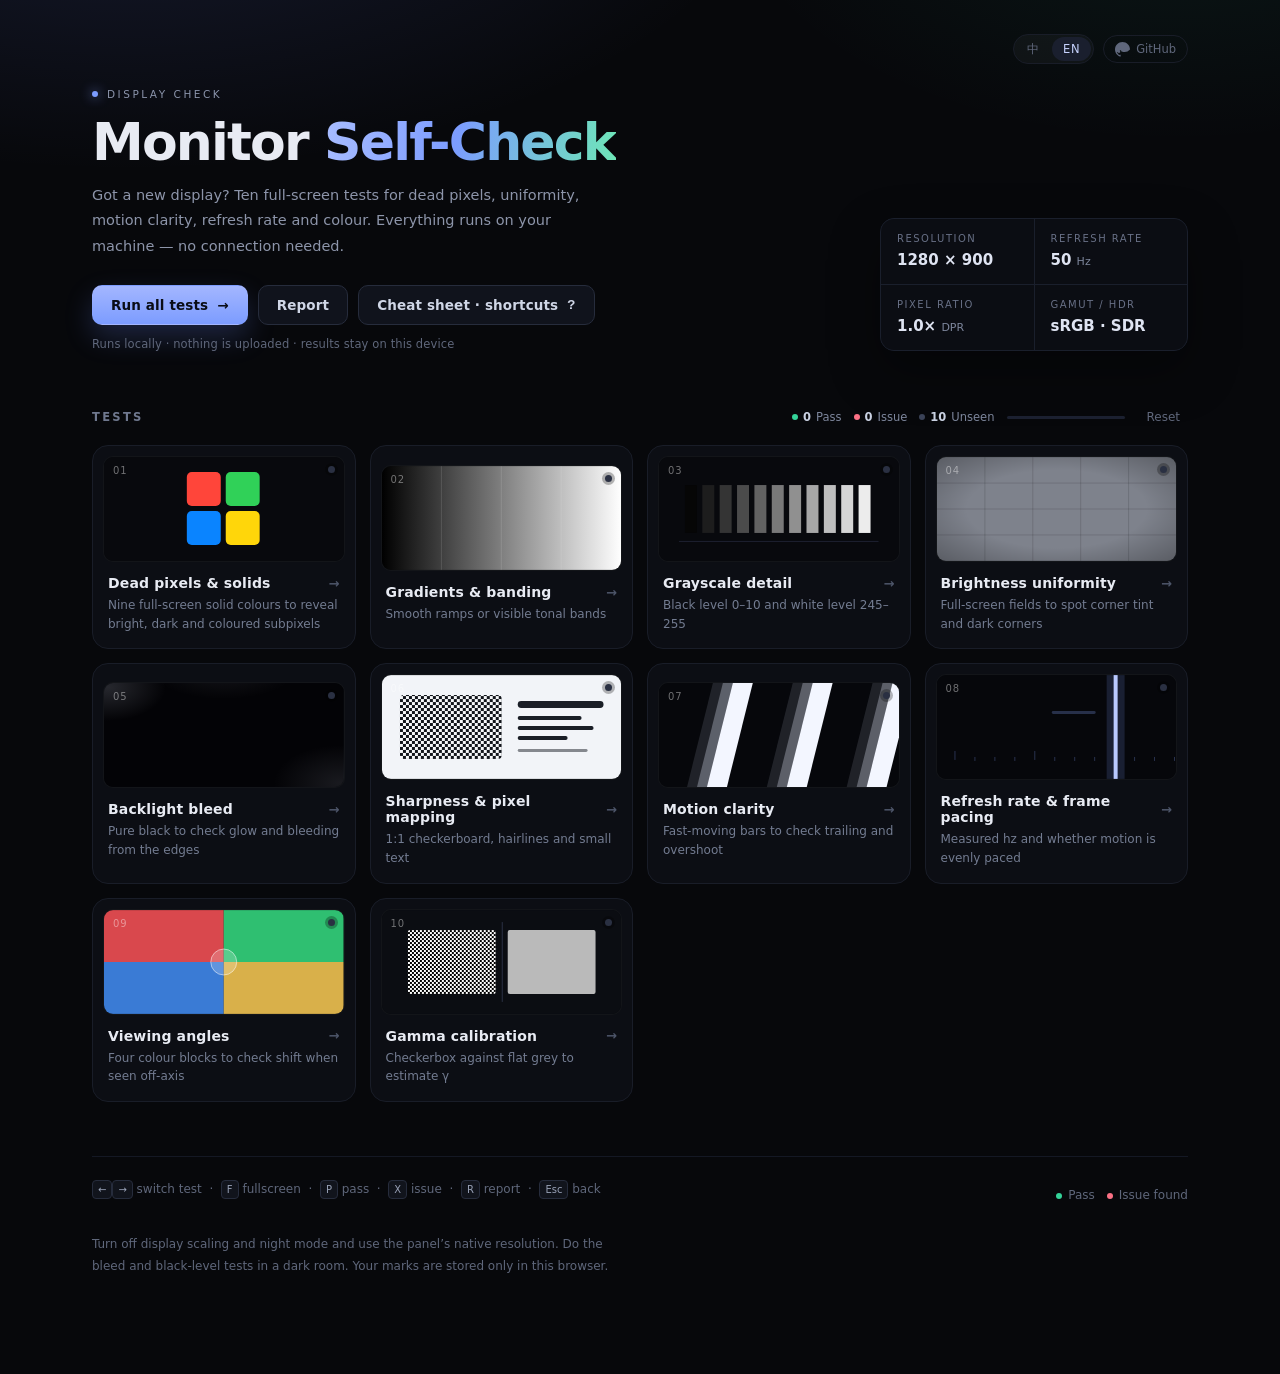
==== index.html @ 1e983629 "Initial release: 10-test display checker with zh-CN / en UI - Ten full-screen tests: dead pixels, ba" ====
<!doctype html>
<html lang="zh-CN">
<head>
<meta charset="utf-8">
<meta name="viewport" content="width=device-width, initial-scale=1">
<meta name="color-scheme" content="dark">
<meta name="theme-color" content="#07080b">
<link rel="icon" href="data:image/svg+xml,%3Csvg xmlns='http://www.w3.org/2000/svg' viewBox='0 0 32 32'%3E%3Crect width='32' height='32' rx='8' fill='%230a0c12'/%3E%3Crect x='7' y='7' width='8' height='8' rx='2' fill='%237c9cff'/%3E%3Crect x='17' y='7' width='8' height='8' rx='2' fill='%236ee7b7'/%3E%3Crect x='7' y='17' width='8' height='8' rx='2' fill='%23ffd60a'/%3E%3Crect x='17' y='17' width='8' height='8' rx='2' fill='%23ff453a'/%3E%3C/svg%3E">
<meta name="description" content="10 项全屏显示器检测：坏点、色阶、灰阶、均匀性、漏光、锐度、拖影、刷新率、可视角度与伽马。本地运行，无需联网。" data-i18n-attr="content:app.desc">
<meta property="og:title" content="显示器自检 · Display Check" data-i18n-attr="content:app.title">
<meta property="og:description" content="新显示器到手，用 10 项全屏测试确认坏点、拖影、刷新率与色彩表现。" data-i18n-attr="content:og.desc">
<meta property="og:type" content="website">
<meta property="og:site_name" content="显示器自检 · Display Check" data-i18n-attr="content:app.title">
<meta name="twitter:card" content="summary">
<meta name="twitter:title" content="显示器自检 · Display Check" data-i18n-attr="content:app.title">
<meta name="twitter:description" content="10 项全屏显示器检测，本地运行、无需联网、不上传任何数据。" data-i18n-attr="content:tw.desc">
<meta name="robots" content="index, follow, max-image-preview:large">
<meta name="referrer" content="no-referrer">
<title data-i18n="app.title">显示器自检 · Display Check</title>
<link rel="stylesheet" href="styles.css">
</head>
<body>

<main class="home" id="home">
  <div class="topbar">
    <div class="seg" id="langSeg" role="group" aria-label="界面语言"></div>
    <a class="star-link" id="starLink" href="#" target="_blank" rel="noopener noreferrer">
      <svg viewBox="0 0 16 16" width="15" height="15" fill="currentColor" aria-hidden="true"><path d="M8 0C3.58 0 0 3.58 0 8c0 3.54 2.29 6.53 5.47 7.59.4.07.55-.17.55-.38 0-.19-.01-.82-.01-1.49-2.01.37-2.53-.49-2.69-.94-.09-.23-.48-.94-.82-1.13-.46-.25-.78-.6-.01-.62.72-.01 1.23.66 1.4.94.94-.85 1.46-.6 1.53-.46.05-.19.11-.6.11-1.19 0-.66-.23-1.13-.6-1.39-.2-.05-.42-.1.6-.19.38 0 .76.05 1.05.28 0 .19.01.45.01.63 0 .22.15.46.55.38A8.01 8.01 0 0016 8c0-4.42-3.58-8-8-8z"/></svg>
      <span data-i18n="star.link">GitHub</span>
    </a>
  </div>

  <header class="hero">
    <div class="hero-copy">
      <div class="eyebrow"><span class="pulse"></span><span data-i18n="hero.eyebrow">DISPLAY CHECK</span></div>
      <h1 data-i18n-html="hero.title">显示器<span class="accent">自检</span></h1>
      <p class="lede" data-i18n="hero.lede">新显示器到手，用 10 项全屏测试确认坏点、均匀性、拖影、刷新率与色彩。全程本地运行，无需联网。</p>
      <div class="hero-actions">
        <button type="button" class="btn primary" id="startBtn">
          <span id="startLabel">开始完整检测</span>
          <span class="btn-arrow" aria-hidden="true">→</span>
        </button>
        <button type="button" class="btn ghost" id="reportBtn">
          <span data-i18n="btn.report">检测报告</span>
          <span class="btn-badge" id="reportBadge" hidden>0</span>
        </button>
        <button type="button" class="btn ghost" id="tipsBtn">
          <span data-i18n="btn.tips">小抄 · 快捷键</span>
          <kbd>?</kbd>
        </button>
      </div>
      <p class="hero-note" data-i18n="hero.note">本地运行 · 不上传任何数据 · 结果只保存在本机</p>
    </div>

    <aside class="readout" aria-label="屏幕信息" data-i18n-attr="aria-label:aria.readout">
      <div class="stat"><div class="k" data-i18n="stat.res">分辨率</div><div class="v" id="statRes">—</div></div>
      <div class="stat"><div class="k" data-i18n="stat.hz">刷新率</div><div class="v" id="statHz">测量中…</div></div>
      <div class="stat"><div class="k" data-i18n="stat.dpr">像素比</div><div class="v" id="statDpr">—</div></div>
      <div class="stat"><div class="k" data-i18n="stat.gamut">色域 / HDR</div><div class="v" id="statGamut">—</div></div>
    </aside>
  </header>

  <div class="section-head">
    <h2 data-i18n="sec.title">检测项目</h2>
    <div class="progress-wrap">
      <div class="progress-label sr-only" id="progressLabel">0 / 10</div>
      <div class="counts" aria-live="polite">
        <span class="count pass"><i></i><b id="countPass">0</b> <span data-i18n="label.pass">正常</span></span>
        <span class="count fail"><i></i><b id="countFail">0</b> <span data-i18n="label.fail">异常</span></span>
        <span class="count rest"><i></i><b id="countRest">10</b> <span data-i18n="label.rest">未测</span></span>
      </div>
      <div class="track"><i id="progressBar"></i></div>
      <button class="reset" id="resetBtn" type="button" data-i18n="btn.reset">重置</button>
    </div>
  </div>

  <section class="grid" id="grid" aria-label="测试列表" data-i18n-attr="aria-label:aria.grid"></section>

  <footer class="foot">
    <div class="keys" data-i18n-html="foot.keys"><kbd>←</kbd><kbd>→</kbd> 切换测试 &nbsp;·&nbsp; <kbd>F</kbd> 全屏 &nbsp;·&nbsp; <kbd>P</kbd> 正常 &nbsp;·&nbsp; <kbd>X</kbd> 异常 &nbsp;·&nbsp; <kbd>R</kbd> 报告 &nbsp;·&nbsp; <kbd>Esc</kbd> 返回</div>
    <div class="marked-note"><span class="legend pass"></span><span data-i18n="label.pass">正常</span><span class="legend fail"></span><span data-i18n="label.failMarked">有异常</span></div>
    <div class="tip" data-i18n="foot.tip">建议关闭系统缩放与夜间模式，使用原生分辨率；漏光与黑阶测试请在暗室进行。标记结果仅保存在本机浏览器。</div>
  </footer>
</main>

<div class="stage" id="stage" aria-hidden="true">
  <div class="test-layer" id="layer"></div>

  <div class="hud hud-top">
    <div class="bar title-bar">
      <span class="idx-chip"><b id="hudIdx">01</b><i data-i18n="hud.total">/ 10</i></span>
      <span class="hud-title" id="hudTitle" data-i18n="hud.testFallback">测试</span>
      <span class="hud-sub" id="hudSub"></span>
    </div>
    <div class="bar icon-bar">
      <button type="button" class="icon-btn" id="btnPrev" title="上一项 (←)" aria-label="上一项" data-i18n-attr="title:hud.prevKey,aria-label:hud.prev">
        <svg viewBox="0 0 24 24" width="15" height="15" fill="none" stroke="currentColor" stroke-width="1.7" stroke-linecap="round" stroke-linejoin="round"><path d="M15 5l-7 7 7 7"/></svg>
      </button>
      <button type="button" class="icon-btn" id="btnNextIcon" title="下一项 (→)" aria-label="下一项" data-i18n-attr="aria-label:hud.next">
        <svg viewBox="0 0 24 24" width="15" height="15" fill="none" stroke="currentColor" stroke-width="1.7" stroke-linecap="round" stroke-linejoin="round"><path d="M9 5l7 7-7 7"/></svg>
      </button>
      <button type="button" class="icon-btn" id="btnReport" title="检测报告" aria-label="检测报告" data-i18n-attr="title:btn.report,aria-label:btn.report">
        <svg viewBox="0 0 24 24" width="15" height="15" fill="none" stroke="currentColor" stroke-width="1.7" stroke-linecap="round" stroke-linejoin="round"><path d="M7 3h7l3 3v15H7z"/><path d="M14 3v4h4"/><path d="M10 13.5l2 2 3.5-3.5"/></svg>
      </button>
      <button type="button" class="icon-btn lang-mini" id="hudLang" aria-label="切换语言" data-i18n-attr="aria-label:lang.next"></button>
      <button type="button" class="icon-btn" id="btnFs" title="全屏 (F)" aria-label="全屏" data-i18n-attr="title:hud.fsKey,aria-label:hud.fs">
        <svg viewBox="0 0 24 24" width="15" height="15" fill="none" stroke="currentColor" stroke-width="1.7" stroke-linecap="round"><path d="M4 9V4h5M20 15v5h-5M20 9V4h-5M4 15v5h5"/></svg>
      </button>
      <button type="button" class="icon-btn" id="btnClose" title="返回 (Esc)" aria-label="返回" data-i18n-attr="title:hud.closeKey,aria-label:hud.close">
        <svg viewBox="0 0 24 24" width="15" height="15" fill="none" stroke="currentColor" stroke-width="1.7" stroke-linecap="round"><path d="M6 6l12 12M18 6L6 18"/></svg>
      </button>
    </div>
  </div>

  <div class="hud hud-bottom">
    <div class="bar bottom-bar">
      <div class="hint" id="hudHint"></div>
      <div class="controls" id="hudControls"></div>
      <div class="bar-actions">
        <button type="button" class="mark-btn pass" id="btnPass"><span data-i18n="hud.markPass">✓ 正常</span> <kbd>P</kbd></button>
        <button type="button" class="mark-btn fail" id="btnFail"><span data-i18n="hud.markFail">✕ 异常</span> <kbd>X</kbd></button>
        <button type="button" class="icon-btn memo-btn" id="btnMemo" title="添加备注 (M)" aria-label="添加备注" data-i18n-attr="aria-label:hud.memo">
          <svg viewBox="0 0 24 24" width="14" height="14" fill="none" stroke="currentColor" stroke-width="1.7" stroke-linecap="round" stroke-linejoin="round"><path d="M4 20l1-4L16.5 4.5a2.1 2.1 0 013 3L8 19z"/><path d="M13.5 6.5l3 3"/></svg>
        </button>
        <button type="button" class="next-btn" id="btnNext" data-i18n-html="btn.nextArrow">下一项 <span aria-hidden="true">→</span></button>
      </div>
    </div>
  </div>
</div>

<section class="report" id="report" aria-hidden="true">
  <div class="report-inner">
    <header class="report-head">
      <div>
        <div class="eyebrow"><span class="pulse"></span><span data-i18n="report.eyebrow">DISPLAY CHECK REPORT</span></div>
        <h2 data-i18n="report.title">检测报告</h2>
        <p class="report-date" id="reportDate"></p>
      </div>
      <button type="button" class="icon-btn lang-mini" id="reportLang" aria-label="切换语言" data-i18n-attr="aria-label:lang.next"></button>
      <button type="button" class="icon-btn report-close" id="reportClose" title="关闭" aria-label="关闭报告" data-i18n-attr="title:btn.close,aria-label:btn.closeReport">
        <svg viewBox="0 0 24 24" width="17" height="17" fill="none" stroke="currentColor" stroke-width="1.7" stroke-linecap="round"><path d="M6 6l12 12M18 6L6 18"/></svg>
      </button>
    </header>

    <aside class="star-bar" id="starBar" hidden>
      <svg viewBox="0 0 16 16" width="18" height="18" fill="currentColor" aria-hidden="true"><path d="M8 .25a.75.75 0 01.68.42l1.63 3.6 3.87.5c.75.1.85.95.12 1.3l-2.86 2.7.72 3.85c.13.7-.6 1.23-1.24.85L8 15.1l-3.46 2.03c-.63.37-1.37-.15-1.24-.85l.72-3.85-2.86-2.7c-.73-.36-.63-1.2.12-1.3l3.87-.5L6.32.67A.75.75 0 018 .25z"/></svg>
      <div class="star-bar-copy">
        <strong data-i18n="star.report">觉得有用？欢迎在 GitHub 给个项目 Star</strong>
        <span data-i18n="star.reportSub">开源、完全本地运行、无统计；Star 只影响这个项目，不会收集你的任何信息。</span>
        <a class="star-bar-link" id="starBarLink" href="#" target="_blank" rel="noopener noreferrer" data-i18n="star.link">GitHub</a>
      </div>
      <button type="button" class="icon-btn star-bar-close" id="starBarClose" aria-label="关闭提示" data-i18n-attr="aria-label:star.close">
        <svg viewBox="0 0 24 24" width="15" height="15" fill="none" stroke="currentColor" stroke-width="1.7" stroke-linecap="round"><path d="M6 6l12 12M18 6L6 18"/></svg>
      </button>
    </aside>

    <div class="verdict" id="reportVerdict">
      <div class="verdict-icon" id="verdictIcon">✓</div>
      <div class="verdict-copy">
        <strong id="verdictTitle">还差 10 项未测</strong>
        <span id="verdictSub">完成检测后会在这里生成结论。</span>
      </div>
    </div>

    <div class="report-stats">
      <div class="report-stat pass"><b id="reportPass">0</b><span data-i18n="label.pass">正常</span></div>
      <div class="report-stat fail"><b id="reportFail">0</b><span data-i18n="label.fail">异常</span></div>
      <div class="report-stat rest"><b id="reportRest">10</b><span data-i18n="label.rest">未测</span></div>
    </div>

    <div class="report-grid" id="reportGrid"></div>

    <div class="report-meta" id="reportMeta"></div>

    <div class="report-actions">
      <button type="button" class="btn primary" id="reportContinue" data-i18n-html="btn.startArrow">开始完整检测 <span aria-hidden="true">→</span></button>
      <button type="button" class="btn ghost" id="reportCopy" data-i18n="btn.copy">复制文字摘要</button>
      <button type="button" class="btn ghost" id="reportPrint" data-i18n="btn.print">打印 / 保存 PDF</button>
      <button type="button" class="btn ghost" id="backupBtn" data-i18n="btn.backup">备份进度</button>
      <button type="button" class="btn ghost" id="restoreBtn" data-i18n="btn.restore">恢复进度</button>
      <input type="file" id="restoreInput" accept="application/json,.json" hidden>
      <button type="button" class="btn ghost" id="reportReset" data-i18n="btn.retest">重新检测</button>
      <button type="button" class="btn quiet" id="reportHome" data-i18n="btn.home">返回首页</button>
    </div>

    <p class="report-promo" id="reportPromo"></p>
    <p class="report-foot" data-i18n="report.foot">结果基于人工目视观察，仅作为选购与退换参考，不代表实验室级测量。</p>
  </div>
</section>

<div class="toast" id="toast" role="status" aria-live="polite"></div>

<section class="tips" id="tips" aria-hidden="true">
  <div class="tips-card" role="dialog" aria-modal="true" aria-label="判定小抄与快捷键" data-i18n-attr="aria-label:tips.aria">
    <header class="tips-head">
      <h2 data-i18n="tips.title">判定小抄 · 快捷键</h2>
      <button type="button" class="icon-btn" id="tipsClose" title="关闭 (Esc)" aria-label="关闭" data-i18n-attr="title:btn.closeEsc,aria-label:btn.close">
        <svg viewBox="0 0 24 24" width="16" height="16" fill="none" stroke="currentColor" stroke-width="1.7" stroke-linecap="round"><path d="M6 6l12 12M18 6L6 18"/></svg>
      </button>
    </header>
    <div class="tips-body">
      <h3 data-i18n="tips.howTitle">怎么判断结果</h3>
      <ul class="tips-list">
        <li><b data-i18n="tips.short.pixels">坏点</b><span data-i18n="tips.pixels">纯色下出现常亮白点、彩点或不亮的黑点即为坏点 / 亮点。</span></li>
        <li><b data-i18n="tips.short.banding">色阶</b><span data-i18n="tips.banding">渐变出现明显竖条纹说明色深或伽马处理不佳；开抖动后仍断层才可疑。</span></li>
        <li><b data-i18n="tips.short.grayscale">灰阶</b><span data-i18n="tips.grayscale">黑阶能分辨到 2–3 级、白阶 245–255 有层次即可。</span></li>
        <li><b data-i18n="tips.short.uniformity">均匀性</b><span data-i18n="tips.uniformity">四角与中心不应有明显暗角或偏色；轻微差异属正常。</span></li>
        <li><b data-i18n="tips.short.bleed">漏光</b><span data-i18n="tips.bleed">IPS 轻微角落漏光正常，大面积光晕或泛白可考虑退换。</span></li>
        <li><b data-i18n="tips.short.sharpness">锐度</b><span data-i18n="tips.sharpness">1:1 棋盘格不应出现摩尔纹；文字不应发虚或出现明显彩边。</span></li>
        <li><b data-i18n="tips.short.response">拖影</b><span data-i18n="tips.response">运动条纹边缘不应有长拖尾、白边或黑边（过冲）。</span></li>
        <li><b data-i18n="tips.short.refresh">刷新</b><span data-i18n="tips.refresh">实测 Hz 应接近标称值，竖条移动应匀速无跳格。</span></li>
        <li><b data-i18n="tips.short.viewing">视角</b><span data-i18n="tips.viewing">侧视时颜色不应明显泛白、偏色或丢失细节。</span></li>
        <li><b data-i18n="tips.short.gamma">伽马</b><span data-i18n="tips.gamma">滑块在 186 附近两侧亮度一致，说明 γ 接近 2.2。</span></li>
      </ul>
      <h3 data-i18n="tips.adviceTitle">测试建议</h3>
      <ul class="tips-list tips-advice">
        <li><b data-i18n="tips.short.env">环境</b><span data-i18n="tips.env">使用原生分辨率、系统缩放 100%；关闭夜间模式 / 护眼 / HDR 与厂商色彩增强。</span></li>
        <li><b data-i18n="tips.short.dark">暗室</b><span data-i18n="tips.dark">坏点、漏光、灰阶建议在暗室进行，并让屏幕预热 20–30 分钟。</span></li>
        <li><b data-i18n="tips.short.full">全屏</b><span data-i18n="tips.full">响应与刷新测试尽量在独立全屏窗口中进行，后台标签页会限制动画。</span></li>
      </ul>
      <h3 data-i18n="tips.keysTitle">快捷键</h3>
      <div class="keys keys-full" data-i18n-html="tips.keys"></div>
      <div class="keys-touch" data-i18n="tips.touch">触屏：左右滑动切换测试 · 双击屏幕标记「正常」</div>
    </div>
  </div>
</section>

<script src="app.js"></script>
</body>
</html>
---- styles.css ----
:root {
  --bg: #07080b;
  --panel: #0c0e14;
  --line: #191d28;
  --text: #e8ebf3;
  --muted: #8d95aa;
  --faint: #5f677b;
  --accent: #7c9cff;
  --pass: #34d399;
  --fail: #fb7185;
}

* { box-sizing: border-box; }
html, body { margin: 0; padding: 0; }
html { background: var(--bg); }

body {
  min-height: 100vh;
  background:
    radial-gradient(1100px 560px at 10% -12%, rgba(110, 132, 255, .16), transparent 60%),
    radial-gradient(820px 460px at 92% -8%, rgba(58, 220, 178, .075), transparent 55%),
    var(--bg);
  color: var(--text);
  font-family: -apple-system, BlinkMacSystemFont, "SF Pro Display", "PingFang SC", "Hiragino Sans GB", "Microsoft YaHei", system-ui, sans-serif;
  -webkit-font-smoothing: antialiased;
  font-synthesis: none;
}

body.locked { overflow: hidden; }

button { font: inherit; }

.home {
  max-width: 1160px;
  margin: 0 auto;
  padding: 56px 32px 96px;
}

/* ---------- hero ---------- */

.hero {
  display: flex;
  align-items: flex-end;
  justify-content: space-between;
  gap: 48px;
  flex-wrap: wrap;
}

.eyebrow {
  display: flex;
  align-items: center;
  gap: 9px;
  font-size: 10.5px;
  letter-spacing: .24em;
  color: #8b94ab;
  text-transform: uppercase;
}

.eyebrow .pulse {
  width: 6px;
  height: 6px;
  border-radius: 50%;
  background: var(--accent);
  box-shadow: 0 0 12px rgba(124, 156, 255, .9);
  animation: pulse 2.4s ease-in-out infinite;
}

@keyframes pulse {
  0%, 100% { opacity: .55; transform: scale(.9); }
  50% { opacity: 1; transform: scale(1.1); }
}

h1 {
  margin: 16px 0 14px;
  font-size: clamp(36px, 4.4vw, 52px);
  line-height: 1.02;
  letter-spacing: -.035em;
  font-weight: 650;
}

h1 .accent {
  background: linear-gradient(100deg, #a9bdff, #7c9cff 45%, #6ee7b7);
  -webkit-background-clip: text;
  background-clip: text;
  color: transparent;
}

.lede {
  margin: 0;
  max-width: 520px;
  color: var(--muted);
  font-size: 14.5px;
  line-height: 1.75;
}

.readout {
  display: grid;
  grid-template-columns: 1fr 1fr;
  gap: 1px;
  min-width: 308px;
  background: #1a1f2c;
  border: 1px solid #1a1f2c;
  border-radius: 14px;
  overflow: hidden;
  box-shadow: 0 20px 50px rgba(0, 0, 0, .35);
}

.stat {
  background: #0b0d13;
  padding: 14px 16px 15px;
}

.stat .k {
  font-size: 10px;
  letter-spacing: .15em;
  color: #687086;
  text-transform: uppercase;
}

.stat .v {
  margin-top: 7px;
  font-size: 15px;
  font-weight: 560;
  color: #dfe4f2;
  font-variant-numeric: tabular-nums;
  white-space: nowrap;
}

.stat .v small {
  font-size: 11px;
  font-weight: 400;
  color: #7d869c;
}

/* ---------- section head / progress ---------- */

.section-head {
  display: flex;
  align-items: center;
  justify-content: space-between;
  gap: 20px;
  flex-wrap: wrap;
  margin: 54px 0 16px;
}

.section-head h2 {
  margin: 0;
  font-size: 11.5px;
  font-weight: 600;
  letter-spacing: .2em;
  color: #6f788e;
  text-transform: uppercase;
}

.progress-wrap {
  display: flex;
  align-items: center;
  gap: 13px;
}

.track {
  width: 118px;
  height: 3px;
  border-radius: 2px;
  background: #1b2030;
  overflow: hidden;
}

.track i {
  display: block;
  width: 0;
  height: 100%;
  background: linear-gradient(90deg, #7c9cff, #6ee7b7);
  transition: width .35s cubic-bezier(.2, .7, .2, 1);
}

.progress-label {
  font-size: 12px;
  color: #8d95aa;
  font-variant-numeric: tabular-nums;
}

.reset {
  padding: 5px 8px;
  border: 0;
  border-radius: 6px;
  background: none;
  color: #5f677b;
  font-size: 12px;
  cursor: pointer;
  transition: background .15s, color .15s;
}

.reset:hover { background: #141824; color: #c3cadb; }

/* ---------- cards ---------- */

.grid {
  display: grid;
  grid-template-columns: repeat(auto-fill, minmax(232px, 1fr));
  gap: 14px;
}

.card {
  position: relative;
  padding: 0;
  overflow: hidden;
  text-align: left;
  color: inherit;
  background: var(--panel);
  border: 1px solid var(--line);
  border-radius: 16px;
  cursor: pointer;
  transition: transform .22s ease, border-color .22s ease, background .22s ease, box-shadow .22s ease;
}

.card:hover {
  transform: translateY(-3px);
  background: #0f121a;
  border-color: #2b3145;
  box-shadow: 0 18px 40px rgba(0, 0, 0, .45);
}

.card:active { transform: translateY(-1px); }

.card:focus-visible {
  outline: 2px solid var(--accent);
  outline-offset: 2px;
}

.thumb {
  position: relative;
  height: 106px;
  margin: 10px 10px 0;
  overflow: hidden;
  border: 1px solid rgba(255, 255, 255, .045);
  border-radius: 10px;
  background: #080a0f;
}

.thumb svg { display: block; width: 100%; height: 100%; }

.thumb .idx {
  position: absolute;
  top: 8px;
  left: 9px;
  z-index: 2;
  font-size: 10px;
  letter-spacing: .08em;
  color: rgba(255, 255, 255, .42);
  font-variant-numeric: tabular-nums;
}

.thumb .st {
  position: absolute;
  top: 9px;
  right: 9px;
  z-index: 2;
  width: 7px;
  height: 7px;
  border-radius: 50%;
  background: #2a3042;
  box-shadow: 0 0 0 3px rgba(0, 0, 0, .28);
  transition: background .2s, box-shadow .2s;
}

.thumb .st.pass { background: var(--pass); box-shadow: 0 0 0 3px rgba(0, 0, 0, .28), 0 0 10px rgba(52, 211, 153, .85); }
.thumb .st.fail { background: var(--fail); box-shadow: 0 0 0 3px rgba(0, 0, 0, .28), 0 0 10px rgba(251, 113, 133, .85); }

.card-body { padding: 13px 15px 15px; }

.card-title {
  display: flex;
  align-items: center;
  justify-content: space-between;
  gap: 8px;
  font-size: 14px;
  font-weight: 600;
  letter-spacing: .01em;
}

.card-title .arrow {
  font-size: 13px;
  color: #4d5569;
  transition: transform .2s, color .2s;
}

.card:hover .card-title .arrow { transform: translateX(3px); color: var(--accent); }

.card-desc {
  margin-top: 5px;
  font-size: 12px;
  line-height: 1.55;
  color: #737c91;
}

/* ---------- footer ---------- */

.foot {
  display: flex;
  justify-content: space-between;
  gap: 28px;
  flex-wrap: wrap;
  margin-top: 54px;
  padding-top: 22px;
  border-top: 1px solid #141824;
  color: var(--faint);
  font-size: 12px;
  line-height: 1.8;
}

.foot kbd {
  display: inline-block;
  padding: 1px 5px;
  border: 1px solid #262c3c;
  border-radius: 4px;
  background: #11141c;
  color: #98a1b6;
  font-family: inherit;
  font-size: 10px;
  line-height: 1.5;
}

.tip { max-width: 540px; }

.marked-note {
  display: flex;
  align-items: center;
  gap: 6px;
  margin-top: 6px;
}

.legend {
  width: 6px;
  height: 6px;
  border-radius: 50%;
  margin-left: 6px;
}

.legend.pass { background: var(--pass); }
.legend.fail { background: var(--fail); }

/* ---------- stage shell + HUD ---------- */

.stage {
  position: fixed;
  inset: 0;
  z-index: 100;
  display: none;
  overflow: hidden;
  background: #000;
}

.stage.on { display: block; }

.stage:focus,
.stage:focus-visible { outline: none; }

.stage .test-layer {
  -webkit-user-select: none;
  user-select: none;
}

.test-layer {
  position: absolute;
  inset: 0;
  overflow: hidden;
}

.hud {
  position: fixed;
  left: max(14px, env(safe-area-inset-left));
  right: max(14px, env(safe-area-inset-right));
  z-index: 30;
  display: flex;
  gap: 10px;
  opacity: 1;
  transition: opacity .32s ease, transform .32s ease;
}

.hud-top { top: max(14px, env(safe-area-inset-top)); }
.hud-bottom { bottom: max(14px, env(safe-area-inset-bottom)); justify-content: center; }

.hud-top {
  align-items: flex-start;
  justify-content: space-between;
  flex-wrap: wrap;
}

.stage.idle .hud {
  opacity: 0;
  transform: translateY(-2px);
  pointer-events: none;
}

.stage.idle .hud-bottom { transform: translateY(4px); }

.stage.idle { cursor: none; }

.bar {
  display: flex;
  align-items: center;
  gap: 11px;
  padding: 8px 11px;
  border: 1px solid rgba(255, 255, 255, .09);
  border-radius: 11px;
  background: rgba(10, 12, 18, .74);
  -webkit-backdrop-filter: blur(16px) saturate(140%);
  backdrop-filter: blur(16px) saturate(140%);
  box-shadow: 0 12px 34px rgba(0, 0, 0, .45);
  color: #e7eaf2;
}

.title-bar { max-width: calc(100vw - 130px); }

.idx-chip {
  display: inline-flex;
  align-items: center;
  height: 20px;
  padding: 0 7px;
  border-radius: 6px;
  background: rgba(124, 156, 255, .15);
  color: #a9bdff;
  font-size: 10.5px;
  letter-spacing: .08em;
  font-variant-numeric: tabular-nums;
}

.hud-title {
  font-size: 13px;
  font-weight: 600;
  letter-spacing: .02em;
  white-space: nowrap;
}

.hud-sub {
  font-size: 11.5px;
  color: #8d95aa;
  font-variant-numeric: tabular-nums;
  white-space: nowrap;
  overflow: hidden;
  text-overflow: ellipsis;
}

.icon-bar { padding: 6px; gap: 4px; }

.icon-btn {
  display: grid;
  place-items: center;
  width: 32px;
  height: 32px;
  padding: 0;
  border: 0;
  border-radius: 8px;
  background: transparent;
  color: #aeb6c9;
  cursor: pointer;
  transition: background .15s, color .15s;
}

.icon-btn:hover { background: rgba(255, 255, 255, .1); color: #fff; }

.bottom-bar {
  max-width: min(1080px, calc(100vw - 28px));
  flex-wrap: wrap;
  justify-content: center;
  row-gap: 9px;
  padding: 9px 13px;
}

.mark-btn, .next-btn, .ctl-btn, .icon-btn, .hud-select {
  min-height: 32px;
}

.memo-btn {
  width: 30px;
  height: 30px;
  border: 1px solid rgba(255, 255, 255, .1);
  border-radius: 8px;
  background: rgba(255, 255, 255, .045);
  color: #b9c1d3;
}

.memo-btn:hover { color: #fff; }
.memo-btn.on { border-color: rgba(124, 156, 255, .5); background: rgba(124, 156, 255, .16); color: #c7d3ff; }

.card-title .nm {
  margin-left: 5px;
  color: #7c9cff;
  font-size: 11px;
}

.hint {
  font-size: 12px;
  line-height: 1.5;
  color: #aab2c5;
}

.hint kbd, .mark-btn kbd {
  display: inline-block;
  padding: 0 4px;
  border: 1px solid rgba(255, 255, 255, .16);
  border-radius: 3px;
  background: rgba(255, 255, 255, .06);
  font-family: inherit;
  font-size: 9.5px;
  line-height: 1.5;
  color: #d4dae8;
  vertical-align: 1px;
}

.controls {
  display: flex;
  align-items: center;
  gap: 12px;
  flex-wrap: wrap;
}

.controls:empty { display: none; }

.bar-actions {
  display: flex;
  align-items: center;
  gap: 6px;
  margin-left: 4px;
}

.mark-btn {
  padding: 6px 10px;
  border: 1px solid rgba(255, 255, 255, .1);
  border-radius: 8px;
  background: rgba(255, 255, 255, .045);
  color: #b9c1d3;
  font-size: 11.5px;
  cursor: pointer;
  transition: background .15s, border-color .15s, color .15s;
}

.mark-btn:hover { background: rgba(255, 255, 255, .1); color: #fff; }
.mark-btn.pass.on { background: rgba(52, 211, 153, .16); border-color: rgba(52, 211, 153, .45); color: #7ff0c4; }
.mark-btn.fail.on { background: rgba(251, 113, 133, .16); border-color: rgba(251, 113, 133, .45); color: #fda4af; }

.toast {
  position: fixed;
  top: 19%;
  left: 50%;
  z-index: 200;
  padding: 10px 18px;
  border: 1px solid rgba(255, 255, 255, .12);
  border-radius: 999px;
  background: rgba(16, 19, 28, .92);
  -webkit-backdrop-filter: blur(12px);
  backdrop-filter: blur(12px);
  color: #e9edf6;
  font-size: 13px;
  white-space: nowrap;
  pointer-events: none;
  opacity: 0;
  transform: translate(-50%, -8px);
  transition: opacity .22s ease, transform .22s ease;
}

.toast.show { opacity: 1; transform: translate(-50%, 0); }

/* ---------- shared test bits ---------- */

.fill-canvas {
  position: absolute;
  inset: 0;
  display: block;
  width: 100%;
  height: 100%;
}

.ctl {
  display: flex;
  align-items: center;
  gap: 9px;
  font-size: 11.5px;
  color: #b9c1d4;
  white-space: nowrap;
}

input[type="range"] {
  -webkit-appearance: none;
  appearance: none;
  width: 148px;
  height: 3px;
  margin: 0;
  border-radius: 2px;
  background: #2a3040;
  outline: none;
}

input[type="range"]::-webkit-slider-thumb {
  -webkit-appearance: none;
  width: 13px;
  height: 13px;
  border: 0;
  border-radius: 50%;
  background: #dbe3ff;
  box-shadow: 0 0 0 4px rgba(124, 156, 255, .16);
  cursor: pointer;
}

input[type="range"]::-moz-range-thumb {
  width: 13px;
  height: 13px;
  border: 0;
  border-radius: 50%;
  background: #dbe3ff;
  cursor: pointer;
}

.ctl b {
  min-width: 34px;
  color: #eef1f8;
  font-weight: 600;
  text-align: right;
  font-variant-numeric: tabular-nums;
}

.ctl-btn {
  padding: 5px 9px;
  border: 1px solid rgba(255, 255, 255, .1);
  border-radius: 7px;
  background: rgba(255, 255, 255, .05);
  color: #b9c1d4;
  font-size: 11px;
  cursor: pointer;
}

.ctl-btn:hover { background: rgba(255, 255, 255, .1); }
.ctl-btn.on { border-color: rgba(124, 156, 255, .5); background: rgba(124, 156, 255, .16); color: #c7d3ff; }

.gamma-note {
  padding: 3px 8px;
  border-radius: 6px;
  background: rgba(255, 255, 255, .05);
  color: #8d95aa;
  font-size: 11px;
  font-variant-numeric: tabular-nums;
  white-space: nowrap;
}

.gamma-note.ok { background: rgba(52, 211, 153, .1); color: #6ee7b7; }
.gamma-note.bad { background: rgba(251, 113, 133, .1); color: #fda4af; }

/* ---------- grayscale ---------- */

.gray-wrap {
  position: absolute;
  inset: 0;
  display: flex;
  flex-direction: column;
  align-items: center;
  justify-content: center;
  gap: 52px;
  padding: 40px;
  background: #000;
}

.gray-sec { width: min(1000px, 92vw); }

.gray-sec h3 {
  margin: 0 0 15px;
  color: #4e5567;
  font-size: 10px;
  font-weight: 600;
  letter-spacing: .22em;
  text-transform: uppercase;
}

.swatches {
  display: grid;
  grid-template-columns: repeat(11, 1fr);
  gap: 7px;
}

.swatch { display: flex; flex-direction: column; gap: 9px; }

.swatch i {
  display: block;
  aspect-ratio: 1;
  border-radius: 2px;
}

.swatch span {
  color: #525a6d;
  font-size: 10px;
  text-align: center;
  font-variant-numeric: tabular-nums;
}

.gray-note {
  margin: -14px 0 0;
  color: #4a5164;
  font-size: 11.5px;
  letter-spacing: .02em;
}

/* ---------- uniformity ---------- */

.uni-wrap {
  position: absolute;
  inset: 0;
  cursor: default;
}

.grid-overlay {
  position: absolute;
  inset: 0;
  display: none;
  pointer-events: none;
  background-image:
    linear-gradient(to right, var(--gc, rgba(0, 0, 0, .22)) 1px, transparent 1px),
    linear-gradient(to bottom, var(--gc, rgba(0, 0, 0, .22)) 1px, transparent 1px);
  background-size: 10% 20%;
}

.uni-wrap.show-grid .grid-overlay { display: block; }

/* ---------- sharpness ---------- */

.sharp-wrap {
  position: absolute;
  inset: 0;
  display: flex;
  flex-direction: column;
  gap: 26px;
  padding: 42px clamp(24px, 4vw, 64px) 120px;
  overflow: auto;
  background: #f5f6f8;
  color: #101318;
  transition: background .2s, color .2s;
}

.sharp-wrap.night { background: #05060a; color: #e7ebf5; }

@media (min-height: 820px) {
  .sharp-wrap { justify-content: center; }
}

.sharp-grid {
  display: grid;
  grid-template-columns: repeat(4, 1fr);
  gap: 16px;
}

.sharp-cell {
  padding: 11px;
  border: 1px solid rgba(0, 0, 0, .09);
  border-radius: 9px;
  background: rgba(255, 255, 255, .5);
}

.sharp-wrap.night .sharp-cell {
  border-color: rgba(255, 255, 255, .1);
  background: rgba(255, 255, 255, .03);
}

.sharp-cell .preview {
  position: relative;
  height: 156px;
  overflow: hidden;
  border-radius: 4px;
  background: #fff;
}

.sharp-wrap.night .sharp-cell .preview { background: #000; }

.sharp-cell canvas { display: block; width: 100%; height: 100%; }

.lines { width: 100%; height: 100%; color: #000; }
.sharp-wrap.night .lines { color: #fff; }

.lines.v { background-image: repeating-linear-gradient(90deg, currentColor 0 1px, transparent 1px 3px); }
.lines.h { background-image: repeating-linear-gradient(0deg, currentColor 0 1px, transparent 1px 3px); }

.sharp-cell .cap {
  display: flex;
  justify-content: space-between;
  gap: 8px;
  margin-top: 9px;
  color: #7c8698;
  font-size: 10.5px;
  letter-spacing: .02em;
}

.text-grid {
  display: grid;
  grid-template-columns: 1.15fr 1fr 1fr;
  gap: 28px;
  padding-top: 18px;
  border-top: 1px solid rgba(0, 0, 0, .09);
}

.sharp-wrap.night .text-grid { border-top-color: rgba(255, 255, 255, .1); }

.text-col h4 {
  margin: 0 0 11px;
  color: #7a8496;
  font-size: 10px;
  font-weight: 600;
  letter-spacing: .2em;
  text-transform: uppercase;
}

.text-col p {
  margin: 0 0 10px;
  overflow: hidden;
  text-overflow: ellipsis;
  white-space: nowrap;
  line-height: 1.35;
}

.text-col .fine { color: #6b7484; }
.sharp-wrap.night .text-col .fine { color: #98a2b6; }

.sharp-foot {
  display: flex;
  justify-content: space-between;
  gap: 16px;
  flex-wrap: wrap;
  color: #8a93a4;
  font-size: 11px;
}

/* ---------- viewing ---------- */

.view-wrap {
  position: absolute;
  inset: 0;
  display: grid;
  grid-template-columns: 1fr 1fr;
  grid-template-rows: 1fr 1fr;
}

.view-cell { position: relative; }

.view-dot {
  position: absolute;
  top: 50%;
  left: 50%;
  width: 9px;
  height: 9px;
  margin: -4.5px 0 0 -4.5px;
  border-radius: 50%;
  background: rgba(255, 255, 255, .82);
  box-shadow: 0 0 0 1px rgba(0, 0, 0, .35);
}

/* ---------- gamma ---------- */

.gamma-wrap { position: absolute; inset: 0; display: flex; }
.gamma-half { position: relative; flex: 1; }
.gamma-half canvas { position: absolute; inset: 0; display: block; width: 100%; height: 100%; }

/* ---------- narrow screens ---------- */

@media (max-width: 760px) {
  .home { padding: 36px 18px 72px; }
  .hero { gap: 28px; }
  .readout { width: 100%; min-width: 0; }
  .grid { grid-template-columns: repeat(auto-fill, minmax(200px, 1fr)); }
  .sharp-grid { grid-template-columns: repeat(2, 1fr); }
  .text-grid { grid-template-columns: 1fr; gap: 18px; }
  .sharp-wrap { padding: 28px 18px 150px; }
  .hint { display: none; }
  .bottom-bar { justify-content: center; }
}

/* ================= UX additions ================= */

.sr-only {
  position: absolute;
  width: 1px;
  height: 1px;
  margin: -1px;
  padding: 0;
  overflow: hidden;
  clip: rect(0 0 0 0);
  white-space: nowrap;
  border: 0;
}

[hidden] { display: none !important; }

/* ---------- buttons / home CTA ---------- */

.hero-actions {
  display: flex;
  align-items: center;
  gap: 10px;
  flex-wrap: wrap;
  margin-top: 26px;
}

.btn {
  display: inline-flex;
  align-items: center;
  justify-content: center;
  gap: 9px;
  padding: 11px 18px;
  border: 1px solid transparent;
  border-radius: 10px;
  font-size: 13.5px;
  font-weight: 600;
  letter-spacing: .01em;
  cursor: pointer;
  transition: transform .18s ease, background .18s ease, border-color .18s ease, box-shadow .18s ease;
}

.btn:focus-visible { outline: 2px solid var(--accent); outline-offset: 2px; }

.btn.primary {
  color: #0a0d16;
  background: linear-gradient(180deg, #a3b6ff, #7c9cff);
  box-shadow: 0 12px 28px rgba(110, 140, 255, .22);
}

.btn.primary:hover {
  transform: translateY(-1px);
  background: linear-gradient(180deg, #b4c4ff, #8aa7ff);
  box-shadow: 0 16px 34px rgba(110, 140, 255, .3);
}

.btn.ghost {
  color: #cfd6e6;
  background: #10131c;
  border-color: #262c3c;
}

.btn.ghost:hover { background: #151926; border-color: #343c52; }

.btn.quiet { color: #7d869c; background: transparent; border-color: transparent; }
.btn.quiet:hover { color: #c3cadb; background: #12151e; }

.btn .btn-arrow { transition: transform .18s ease; }
.btn:hover .btn-arrow { transform: translateX(3px); }

.btn-badge {
  display: inline-grid;
  place-items: center;
  min-width: 18px;
  height: 18px;
  padding: 0 5px;
  border-radius: 999px;
  background: rgba(124, 156, 255, .18);
  color: #b8c8ff;
  font-size: 10.5px;
  font-variant-numeric: tabular-nums;
}

.hero-note {
  margin: 12px 0 0;
  color: #5f677b;
  font-size: 11.5px;
  letter-spacing: .01em;
}

/* ---------- summary counts ---------- */

.progress-wrap { flex-wrap: wrap; }

.counts {
  display: flex;
  align-items: center;
  gap: 12px;
}

.count {
  display: inline-flex;
  align-items: center;
  gap: 5px;
  color: #7d869c;
  font-size: 11.5px;
  font-variant-numeric: tabular-nums;
}

.count b { color: #c9d1e2; font-weight: 600; }
.count i { width: 6px; height: 6px; border-radius: 50%; background: #3a4257; }
.count.pass i { background: var(--pass); }
.count.fail i { background: var(--fail); }

/* ---------- card status ---------- */

.thumb .st.pass,
.thumb .st.fail {
  width: auto;
  height: auto;
  padding: 2px 7px;
  border-radius: 999px;
  color: #06120d;
  font-size: 9.5px;
  font-weight: 600;
  line-height: 1.45;
  letter-spacing: .02em;
}

.thumb .st.pass { background: rgba(52, 211, 153, .92); box-shadow: 0 0 0 3px rgba(0, 0, 0, .28); }
.thumb .st.fail { background: rgba(251, 113, 133, .94); color: #1c0509; box-shadow: 0 0 0 3px rgba(0, 0, 0, .28); }

.card.is-pass { border-color: rgba(52, 211, 153, .22); }
.card.is-fail { border-color: rgba(251, 113, 133, .28); }
.card.is-pass:hover { border-color: rgba(52, 211, 153, .45); }
.card.is-fail:hover { border-color: rgba(251, 113, 133, .5); }

/* ---------- HUD refinements ---------- */

.idx-chip { gap: 3px; }
.idx-chip b { color: #a9bdff; font-weight: 600; }
.idx-chip i { color: #6d7a9c; font-size: 9.5px; font-style: normal; letter-spacing: .02em; }

.hint { font-size: 12.5px; }

.next-btn {
  display: inline-flex;
  align-items: center;
  gap: 7px;
  padding: 6px 11px;
  border: 1px solid rgba(124, 156, 255, .35);
  border-radius: 8px;
  background: rgba(124, 156, 255, .13);
  color: #c7d3ff;
  font-size: 11.5px;
  font-weight: 500;
  cursor: pointer;
  transition: background .15s, border-color .15s;
}

.next-btn:hover { background: rgba(124, 156, 255, .22); border-color: rgba(124, 156, 255, .6); }

.icon-btn.on { background: rgba(124, 156, 255, .16); color: #c7d3ff; }

/* ---------- in-test controls ---------- */

.ctl-group { display: flex; align-items: center; gap: 10px; flex-wrap: wrap; }

.hud-select {
  padding: 5px 9px;
  border: 1px solid rgba(255, 255, 255, .13);
  border-radius: 7px;
  background: #151a26;
  color: #dfe4f2;
  font-size: 11.5px;
  color-scheme: dark;
  cursor: pointer;
}

.hud-select:focus { outline: 2px solid rgba(124, 156, 255, .6); outline-offset: 1px; }

.color-row { display: flex; align-items: center; gap: 5px; }

.color-chip {
  width: 19px;
  height: 19px;
  padding: 0;
  border: 2px solid rgba(255, 255, 255, .16);
  border-radius: 5px;
  cursor: pointer;
  transition: transform .12s, border-color .12s, box-shadow .12s;
}

.color-chip:hover { transform: scale(1.12); }
.color-chip.on { border-color: #fff; box-shadow: 0 0 0 2px rgba(124, 156, 255, .55); }

/* ---------- report ---------- */

.report {
  position: fixed;
  inset: 0;
  z-index: 150;
  display: none;
  overflow: auto;
  background:
    radial-gradient(900px 500px at 15% -8%, rgba(110, 132, 255, .13), transparent 60%),
    radial-gradient(760px 420px at 90% 0%, rgba(58, 220, 178, .06), transparent 55%),
    #08090c;
}

.report.on { display: block; }

.report-inner {
  max-width: 920px;
  margin: 0 auto;
  padding: 58px 30px 84px;
  animation: reportIn .38s cubic-bezier(.2, .7, .2, 1);
}

@keyframes reportIn {
  from { opacity: 0; transform: translateY(12px); }
  to { opacity: 1; transform: translateY(0); }
}

.report-head {
  display: flex;
  align-items: flex-start;
  justify-content: space-between;
  gap: 20px;
}

.report-head h2 {
  margin: 14px 0 6px;
  font-size: clamp(30px, 4vw, 38px);
  letter-spacing: -.03em;
  line-height: 1.05;
}

.report-date { margin: 0; color: #7d869c; font-size: 12.5px; font-variant-numeric: tabular-nums; }

.report-close {
  flex: 0 0 auto;
  width: 36px;
  height: 36px;
  border: 1px solid #242a3a;
  background: #10131c;
}

.verdict {
  display: flex;
  align-items: center;
  gap: 16px;
  margin: 30px 0 16px;
  padding: 21px 23px;
  border: 1px solid #1d2230;
  border-radius: 16px;
  background: linear-gradient(155deg, #0f121a, #0b0d13 70%);
}

.verdict.ok { border-color: rgba(52, 211, 153, .3); background: linear-gradient(155deg, rgba(52, 211, 153, .09), #0b0d13 62%); }
.verdict.bad { border-color: rgba(251, 113, 133, .32); background: linear-gradient(155deg, rgba(251, 113, 133, .09), #0b0d13 62%); }
.verdict.warn { border-color: rgba(250, 204, 21, .24); background: linear-gradient(155deg, rgba(250, 204, 21, .055), #0b0d13 62%); }

.verdict-icon {
  display: grid;
  place-items: center;
  flex: 0 0 48px;
  width: 48px;
  height: 48px;
  border-radius: 50%;
  font-size: 21px;
  font-weight: 700;
}

.verdict.ok .verdict-icon { background: rgba(52, 211, 153, .15); color: #6ee7b7; }
.verdict.bad .verdict-icon { background: rgba(251, 113, 133, .15); color: #fda4af; }
.verdict.warn .verdict-icon { background: rgba(250, 204, 21, .13); color: #fde68a; }

.verdict-copy { display: flex; flex-direction: column; gap: 5px; }
.verdict-copy strong { font-size: 18px; letter-spacing: .005em; }
.verdict-copy span { color: #8d95aa; font-size: 12.5px; line-height: 1.6; }

.report-stats {
  display: grid;
  grid-template-columns: repeat(3, 1fr);
  gap: 9px;
  margin-bottom: 26px;
}

.report-stat {
  padding: 13px 16px;
  border: 1px solid #1b202c;
  border-radius: 11px;
  background: #0c0e14;
}

.report-stat b {
  display: block;
  font-size: 22px;
  font-weight: 650;
  line-height: 1.1;
  font-variant-numeric: tabular-nums;
}

.report-stat span { color: #7d869c; font-size: 11px; }
.report-stat.pass b { color: #6ee7b7; }
.report-stat.fail b { color: #fda4af; }
.report-stat.rest b { color: #7d869c; }

.report-grid {
  display: grid;
  grid-template-columns: 1fr 1fr;
  gap: 9px;
}

.report-item {
  display: flex;
  align-items: center;
  gap: 12px;
  padding: 13px 15px;
  border: 1px solid #1b202c;
  border-radius: 10px;
  background: #0c0e14;
  color: inherit;
  font: inherit;
  text-align: left;
  cursor: pointer;
  transition: border-color .16s, background .16s, transform .16s;
}

.report-item:hover { border-color: #2e3549; background: #10131b; transform: translateY(-1px); }
.report-item.pass { border-color: rgba(52, 211, 153, .16); }
.report-item.fail { border-color: rgba(251, 113, 133, .2); }

.report-item { flex-wrap: wrap; row-gap: 6px; }

.report-item .note {
  flex: 1 1 100%;
  padding: 6px 9px;
  border-radius: 7px;
  background: rgba(124, 156, 255, .08);
  color: #a7b1c9;
  font-size: 11.5px;
  line-height: 1.5;
  text-align: left;
}

.report-item .idx {
  width: 20px;
  color: #5c6579;
  font-size: 10px;
  font-variant-numeric: tabular-nums;
}

.report-item .name { flex: 1; font-size: 13px; }

.report-item .state {
  padding: 2px 8px;
  border-radius: 999px;
  background: #171b26;
  color: #7d869c;
  font-size: 10.5px;
}

.report-item.pass .state { background: rgba(52, 211, 153, .12); color: #6ee7b7; }
.report-item.fail .state { background: rgba(251, 113, 133, .12); color: #fda4af; }

.report-meta {
  margin: 22px 0 0;
  padding-top: 18px;
  border-top: 1px solid #171b25;
  color: #687086;
  font-size: 11.5px;
  line-height: 1.9;
  font-variant-numeric: tabular-nums;
}

.report-actions {
  display: flex;
  align-items: center;
  gap: 9px;
  flex-wrap: wrap;
  margin-top: 22px;
}

.report-actions .btn { padding: 9px 15px; font-size: 12.5px; }

.report-foot { margin: 22px 0 0; color: #4f576a; font-size: 11px; }

/* ---------- responsive additions ---------- */

@media (max-width: 760px) {
  .hero-actions { margin-top: 20px; }
  .counts { gap: 9px; }
  .report-inner { padding: 34px 18px 150px; }
  .report-grid { grid-template-columns: 1fr; }
  .report-stats { gap: 7px; }
  .report-actions .btn { flex: 1 1 auto; }
}

@media (prefers-reduced-motion: reduce) {
  *, *::before, *::after {
    animation-duration: .01ms !important;
    animation-iteration-count: 1 !important;
    transition-duration: .01ms !important;
  }
}

/* ---------- tips overlay ---------- */

.tips {
  position: fixed;
  inset: 0;
  z-index: 220;
  display: none;
  padding: max(18px, env(safe-area-inset-top)) 16px max(18px, env(safe-area-inset-bottom));
  overflow: auto;
  background: rgba(4, 5, 8, .72);
  -webkit-backdrop-filter: blur(8px);
  backdrop-filter: blur(8px);
}

.tips.on { display: grid; place-items: center; }

.tips-card {
  width: min(760px, 100%);
  max-height: 100%;
  overflow: auto;
  padding: 26px 28px 30px;
  border: 1px solid #232a3b;
  border-radius: 18px;
  background: linear-gradient(160deg, #10131c, #0a0c12 70%);
  box-shadow: 0 30px 80px rgba(0, 0, 0, .6);
  animation: reportIn .3s cubic-bezier(.2, .7, .2, 1);
}

.tips-head {
  display: flex;
  align-items: center;
  justify-content: space-between;
  gap: 16px;
}

.tips-head h2 {
  margin: 0;
  font-size: 19px;
  letter-spacing: -.01em;
}

.tips-body h3 {
  margin: 24px 0 10px;
  color: #6f788e;
  font-size: 10.5px;
  font-weight: 600;
  letter-spacing: .2em;
  text-transform: uppercase;
}

.tips-list {
  display: grid;
  gap: 7px;
  margin: 0;
  padding: 0;
  list-style: none;
}

.tips-list li {
  display: grid;
  grid-template-columns: 62px 1fr;
  gap: 12px;
  padding: 9px 12px;
  border: 1px solid #1a1f2c;
  border-radius: 9px;
  background: #0c0e14;
  font-size: 12.5px;
  line-height: 1.65;
}

.tips-list b { color: #c7d3ff; font-weight: 600; }
.tips-list span { color: #8d95aa; }
.tips-advice li { grid-template-columns: 62px 1fr; }

.keys-full { 
  display: flex;
  align-items: center;
  flex-wrap: wrap;
  gap: 4px 3px;
  color: #7d869c;
  font-size: 12px;
  line-height: 2;
}

.keys-full kbd {
  display: inline-block;
  padding: 1px 5px;
  border: 1px solid #262c3c;
  border-radius: 4px;
  background: #11141c;
  color: #98a1b6;
  font-size: 10px;
}

.keys-touch {
  flex: 1 1 100%;
  margin-top: 8px;
  color: #5f677b;
  font-size: 11.5px;
}

.tips-body kbd { font-family: inherit; }

@media (max-width: 760px) {
  .tips-card { padding: 20px 16px 24px; }
  .tips-list li { grid-template-columns: 1fr; gap: 3px; }
  .topbar { margin: -6px 0 18px; }
  .star-bar { gap: 10px; padding: 11px 12px; }
  .report-head > .lang-mini { margin-left: 0; }
}

/* ---------- 语言切换与 Star 入口 ---------- */

.topbar {
  display: flex;
  align-items: center;
  justify-content: flex-end;
  gap: 9px;
  flex-wrap: wrap;
  margin: -22px 0 24px;
}

.seg {
  display: inline-flex;
  gap: 2px;
  padding: 2px;
  border: 1px solid var(--line);
  border-radius: 999px;
  background: rgba(255, 255, 255, .03);
}

.seg-btn {
  min-height: 24px;
  padding: 3px 11px;
  border: 0;
  border-radius: 999px;
  background: transparent;
  color: var(--faint);
  font-size: 11.5px;
  letter-spacing: .05em;
  cursor: pointer;
  transition: background .16s, color .16s;
}

.seg-btn:hover { color: var(--text); }
.seg-btn[aria-pressed="true"] { background: #1a1f2e; color: #c7d3ff; }
.seg-btn:focus-visible { outline: 2px solid var(--accent); outline-offset: 2px; }

.star-link {
  display: inline-flex;
  align-items: center;
  gap: 6px;
  min-height: 28px;
  padding: 3px 11px;
  border: 1px solid var(--line);
  border-radius: 999px;
  color: var(--faint);
  font-size: 11.5px;
  text-decoration: none;
  transition: border-color .16s, color .16s;
}

.star-link:hover { color: #c3cadb; border-color: #343c52; }
.star-link:focus-visible { outline: 2px solid var(--accent); outline-offset: 2px; }

.icon-btn.lang-mini {
  width: auto;
  min-width: 32px;
  padding: 0 9px;
  font-size: 11px;
  letter-spacing: .05em;
}

.report-head > .lang-mini { margin-left: auto; }

.star-bar {
  display: flex;
  align-items: flex-start;
  gap: 12px;
  margin: 22px 0 0;
  padding: 12px 14px;
  border: 1px solid rgba(124, 156, 255, .2);
  border-radius: 12px;
  background: rgba(124, 156, 255, .06);
}

.star-bar > svg { flex: none; margin-top: 2px; color: #ffd60a; }

.star-bar-copy { display: grid; gap: 3px; font-size: 11.5px; color: #8d95aa; }
.star-bar-copy strong { color: #cdd6ea; font-size: 12.5px; font-weight: 600; }

.star-bar-link {
  justify-self: start;
  margin-top: 3px;
  padding: 3px 10px;
  border: 1px solid rgba(124, 156, 255, .3);
  border-radius: 999px;
  color: #9fb4ff;
  font-size: 11.5px;
  text-decoration: none;
}

.star-bar-link:hover { background: rgba(124, 156, 255, .14); color: #c7d3ff; }
.star-bar-link:focus-visible { outline: 2px solid var(--accent); outline-offset: 2px; }
.star-bar-close { flex: none; margin-left: auto; }

.report-promo { margin: 14px 0 0; font-size: 11px; color: #4f576a; }
.report-promo a { color: #6b7897; text-decoration: none; border-bottom: 1px solid #262c3c; }
.report-promo a:hover { color: #c3cadb; }

/* ---------- print ---------- */

@media print {
  @page { margin: 18mm; }
  html, body { background: #fff !important; color: #111 !important; }
  body.locked { overflow: visible !important; }
  .home, .stage, .toast, .tips, .report-close, .report-actions, .report-foot { display: none !important; }
  .star-bar { display: none !important; }
  .report {
    position: static !important;
    display: block !important;
    overflow: visible !important;
    background: #fff !important;
    color: #111 !important;
    print-color-adjust: exact;
    -webkit-print-color-adjust: exact;
  }
  .report-inner { max-width: none; padding: 0; animation: none; }
  .report-head h2, .verdict-copy strong, .report-item .name { color: #111; }
  .eyebrow, .report-date, .verdict-copy span, .report-meta { color: #444 !important; }
  .verdict, .report-stat, .report-item { background: #fff !important; border-color: #ddd !important; }
  .report-stat b, .report-item.pass .state, .report-item.fail .state { forced-color-adjust: none; }
  .report-stats { margin-bottom: 18px; }
  .report-meta { border-top-color: #ddd; }
  .report-grid { grid-template-columns: 1fr 1fr; }
  .report-item { break-inside: avoid; }
  .report-item .note { background: #f4f5f8 !important; color: #333 !important; }
  .report-item .state { background: #eee !important; color: #555 !important; }
  .report-item.pass .state { background: #e3f7ee !important; color: #147a5b !important; }
  .report-item.fail .state { background: #fde8eb !important; color: #a02536 !important; }
  .report-promo { color: #666 !important; }
  .report-promo a { color: #444 !important; border-bottom-color: #bbb; }
}
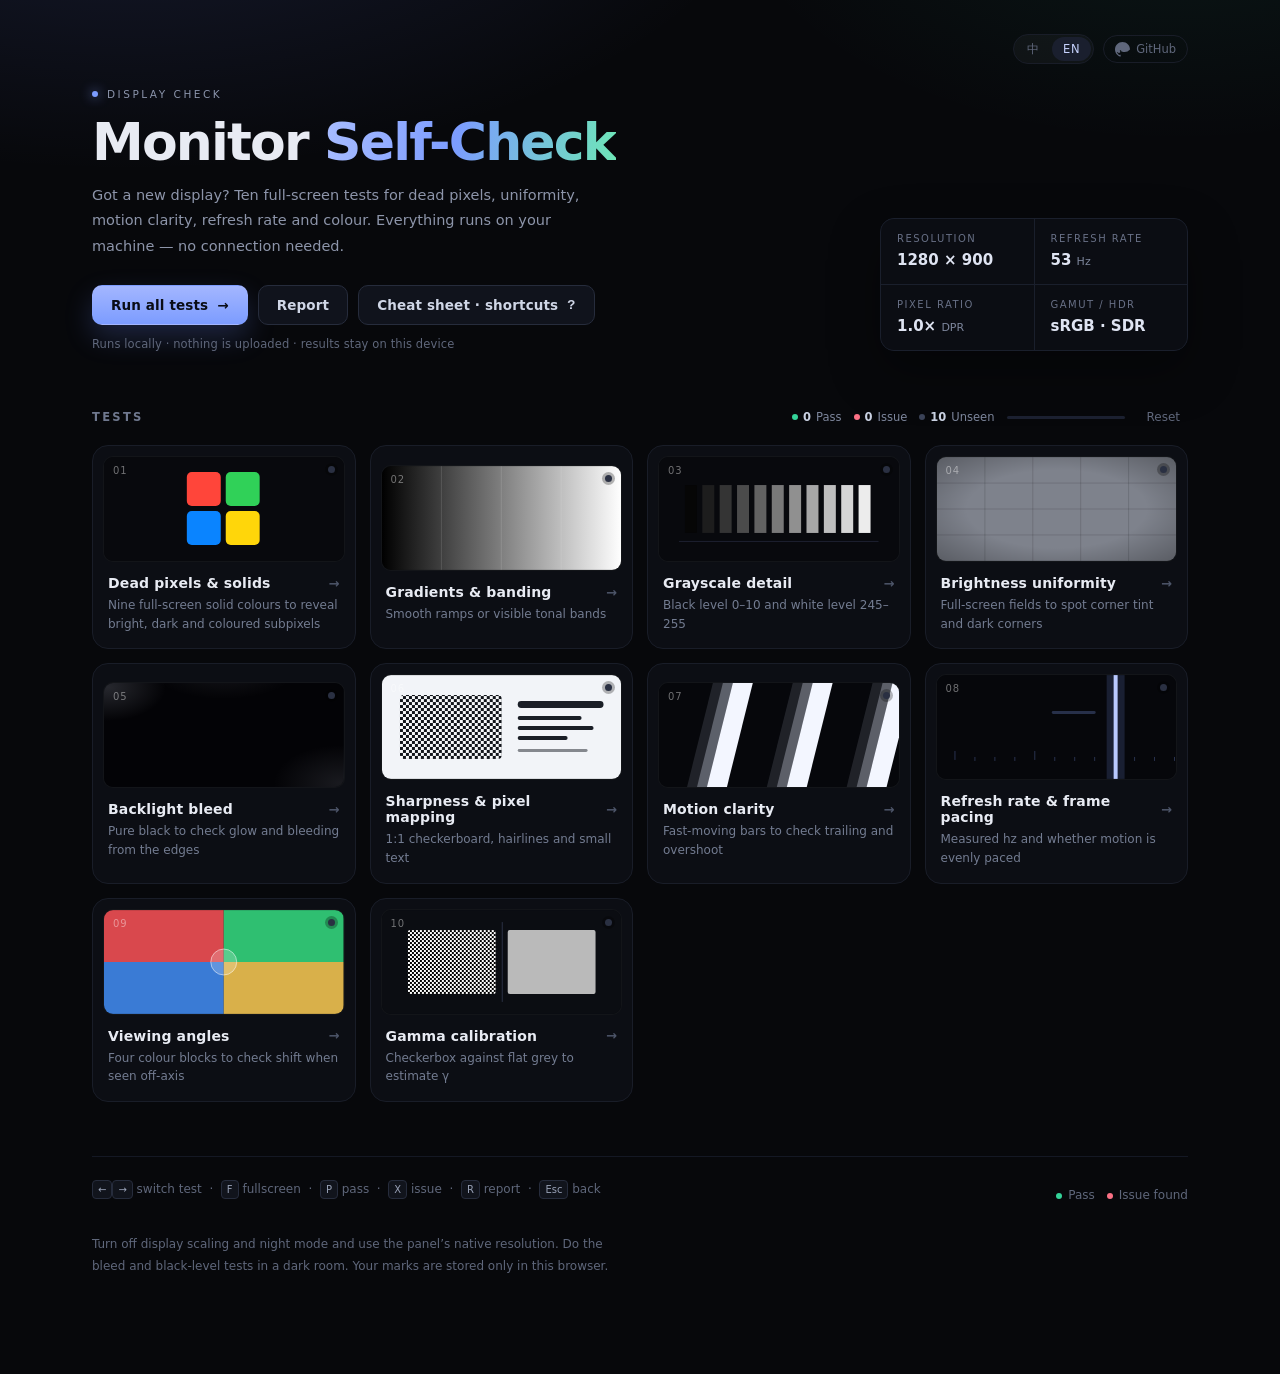
==== commit bef69ba6: "Refresh the docs against the code and mirror the README in English README.md still described a pages" ====
--- a/index.html
+++ b/index.html
@@ -23,7 +23,7 @@
 
 <main class="home" id="home">
   <div class="topbar">
-    <div class="seg" id="langSeg" role="group" aria-label="界面语言"></div>
+    <div class="seg" id="langSeg" role="group" aria-label="界面语言" data-i18n-attr="aria-label:lang.aria"></div>
     <a class="star-link" id="starLink" href="#" target="_blank" rel="noopener noreferrer">
       <svg viewBox="0 0 16 16" width="15" height="15" fill="currentColor" aria-hidden="true"><path d="M8 0C3.58 0 0 3.58 0 8c0 3.54 2.29 6.53 5.47 7.59.4.07.55-.17.55-.38 0-.19-.01-.82-.01-1.49-2.01.37-2.53-.49-2.69-.94-.09-.23-.48-.94-.82-1.13-.46-.25-.78-.6-.01-.62.72-.01 1.23.66 1.4.94.94-.85 1.46-.6 1.53-.46.05-.19.11-.6.11-1.19 0-.66-.23-1.13-.6-1.39-.2-.05-.42-.1.6-.19.38 0 .76.05 1.05.28 0 .19.01.45.01.63 0 .22.15.46.55.38A8.01 8.01 0 0016 8c0-4.42-3.58-8-8-8z"/></svg>
       <span data-i18n="star.link">GitHub</span>
@@ -54,7 +54,7 @@
 
     <aside class="readout" aria-label="屏幕信息" data-i18n-attr="aria-label:aria.readout">
       <div class="stat"><div class="k" data-i18n="stat.res">分辨率</div><div class="v" id="statRes">—</div></div>
-      <div class="stat"><div class="k" data-i18n="stat.hz">刷新率</div><div class="v" id="statHz">测量中…</div></div>
+      <div class="stat"><div class="k" data-i18n="stat.hz">刷新率</div><div class="v" id="statHz" data-i18n="stat.measuring">测量中…</div></div>
       <div class="stat"><div class="k" data-i18n="stat.dpr">像素比</div><div class="v" id="statDpr">—</div></div>
       <div class="stat"><div class="k" data-i18n="stat.gamut">色域 / HDR</div><div class="v" id="statGamut">—</div></div>
     </aside>
@@ -157,7 +157,7 @@
     <div class="verdict" id="reportVerdict">
       <div class="verdict-icon" id="verdictIcon">✓</div>
       <div class="verdict-copy">
-        <strong id="verdictTitle">还差 10 项未测</strong>
+        <strong id="verdictTitle" data-i18n="verdict.notStarted">还没有开始检测</strong>
         <span id="verdictSub">完成检测后会在这里生成结论。</span>
       </div>
     </div>
